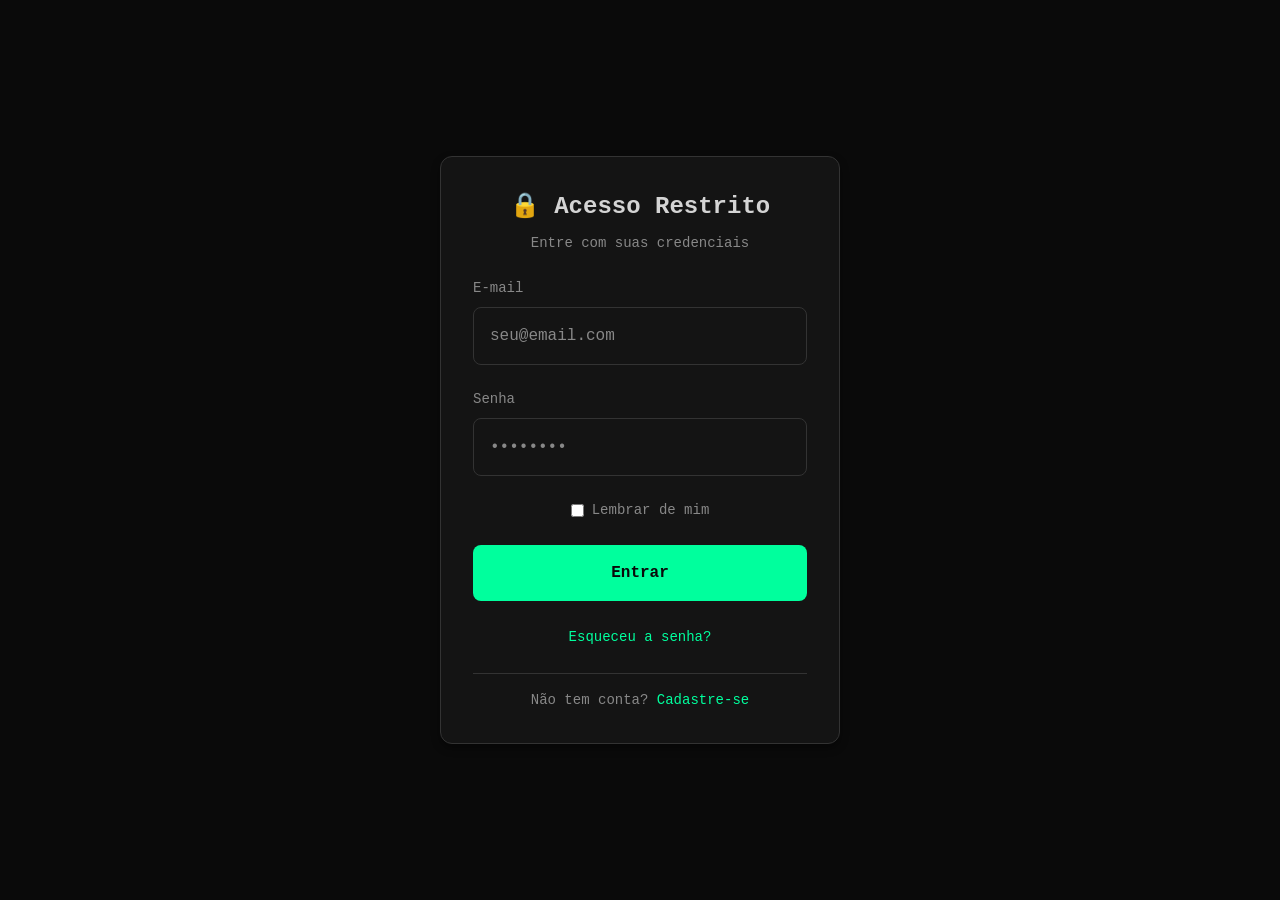
==== templates/login/login-basic/index.html @ 03730eba "feat: adiciona core system e template de login básico" ====
<!DOCTYPE html>
<html lang="pt-BR">
<head>
    <meta charset="UTF-8">
    <meta name="viewport" content="width=device-width, initial-scale=1.0">
    <meta name="description" content="Login Template - Template Factory">
    <title>Login | Template Factory</title>
    
    <!-- Core System -->
    <link rel="stylesheet" href="../../../base/tokens.css">
    <link rel="stylesheet" href="../../../base/reset.css">
    <link rel="stylesheet" href="../../../base/components.css">
    <link rel="stylesheet" href="../../../base/utilities.css">
    
    <!-- Template Specific -->
    <link rel="stylesheet" href="style.css">
</head>
<body class="login-page">
    
    <main class="login-container" role="main">
        <div class="login-card card max-w-sm w-full">
            
            <header class="card-header">
                <h1 class="card-title">🔒 Acesso Restrito</h1>
                <p class="card-subtitle">Entre com suas credenciais</p>
            </header>
            
            <form class="login-form" aria-label="Formulário de login" novalidate>
                
                <div class="form-group">
                    <label for="email" class="form-label">E-mail</label>
                    <input 
                        type="email" 
                        id="email" 
                        name="email" 
                        class="form-input" 
                        placeholder="seu@email.com"
                        required
                        aria-required="true"
                        autocomplete="email"
                    >
                </div>
                
                <div class="form-group">
                    <label for="password" class="form-label">Senha</label>
                    <input 
                        type="password" 
                        id="password" 
                        name="password" 
                        class="form-input" 
                        placeholder="••••••••"
                        required
                        aria-required="true"
                        autocomplete="current-password"
                    >
                </div>
                
                <div class="form-group flex items-center justify-center gap-sm">
                    <input type="checkbox" id="remember" name="remember" aria-label="Lembrar de mim">
                    <label for="remember" class="text-sm text-muted">Lembrar de mim</label>
                </div>
                
                <button type="submit" class="btn btn-primary w-full">
                    Entrar
                </button>
                
                <div class="text-center mt-lg">
                    <a href="#" class="text-sm text-accent">Esqueceu a senha?</a>
                </div>
                
            </form>
            
            <footer class="login-footer text-center mt-lg">
                <p class="text-sm text-muted">
                    Não tem conta? <a href="#" class="text-accent">Cadastre-se</a>
                </p>
            </footer>
            
        </div>
    </main>
    
</body>
</html>
---- base/tokens.css ----
/* =========================================
   🎨 TOKENS.CSS - DESIGN TOKENS
   Variáveis CSS para temas dark/light
   ========================================= */

:root {
    /* 🌙 DARK MODE (Padrão) */
    --color-bg-primary: #0a0a0a;
    --color-bg-secondary: #141414;
    --color-bg-tertiary: #1a1a1a;
    
    --color-text-primary: #d4d4d4;
    --color-text-secondary: #888888;
    --color-text-inverse: #0a0a0a;
    
    --color-accent: #00ff9d;
    --color-accent-hover: #00cc7a;
    --color-accent-dim: rgba(0, 255, 157, 0.1);
    
    --color-border: #333333;
    --color-error: #ff4757;
    --color-success: #2ed573;
    
    /* Tipografia */
    --font-mono: 'Courier New', Courier, monospace;
    --font-sans: system-ui, -apple-system, sans-serif;
    
    --font-size-xs: 0.75rem;
    --font-size-sm: 0.875rem;
    --font-size-base: 1rem;
    --font-size-lg: 1.125rem;
    --font-size-xl: 1.5rem;
    --font-size-2xl: 2rem;
    
    /* Espaçamento */
    --space-xs: 0.25rem;
    --space-sm: 0.5rem;
    --space-md: 1rem;
    --space-lg: 1.5rem;
    --space-xl: 2rem;
    --space-2xl: 3rem;
    
    /* Bordas */
    --radius-sm: 4px;
    --radius-md: 8px;
    --radius-lg: 12px;
    
    /* Sombras */
    --shadow-sm: 0 2px 4px rgba(0, 0, 0, 0.3);
    --shadow-md: 0 4px 8px rgba(0, 0, 0, 0.4);
    --shadow-lg: 0 8px 16px rgba(0, 0, 0, 0.5);
}

/* ☀️ LIGHT MODE (Override) */
[data-theme="light"] {
    --color-bg-primary: #ffffff;
    --color-bg-secondary: #f5f5f5;
    --color-bg-tertiary: #e8e8e8;
    
    --color-text-primary: #1a1a1a;
    --color-text-secondary: #666666;
    --color-text-inverse: #ffffff;
    
    --color-accent: #00cc7a;
    --color-accent-hover: #009959;
    --color-accent-dim: rgba(0, 204, 122, 0.1);
    
    --color-border: #dddddd;
}
---- base/components.css ----
/* =========================================
   🧩 COMPONENTS.CSS - COMPONENTES CORE
   Botões, inputs, cards reutilizáveis
   ========================================= */

/* BOTÕES */
.btn {
    display: inline-flex;
    align-items: center;
    justify-content: center;
    gap: var(--space-sm);
    padding: var(--space-md) var(--space-lg);
    font-size: var(--font-size-base);
    font-weight: 600;
    border-radius: var(--radius-md);
    transition: all 0.2s ease;
    -webkit-tap-highlight-color: transparent;
}

.btn-primary {
    background-color: var(--color-accent);
    color: var(--color-text-inverse);
}

.btn-primary:hover,
.btn-primary:focus {
    background-color: var(--color-accent-hover);
    transform: translateY(-1px);
    box-shadow: var(--shadow-md);
}

.btn-primary:active {
    transform: translateY(0);
}

.btn-secondary {
    background-color: var(--color-bg-tertiary);
    color: var(--color-text-primary);
    border: 1px solid var(--color-border);
}

.btn-secondary:hover,
.btn-secondary:focus {
    background-color: var(--color-border);
}

/* INPUTS */
.form-group {
    margin-bottom: var(--space-lg);
}

.form-label {
    display: block;
    margin-bottom: var(--space-sm);
    font-size: var(--font-size-sm);
    font-weight: 500;
    color: var(--color-text-secondary);
}

.form-input {
    width: 100%;
    padding: var(--space-md);
    background-color: var(--color-bg-secondary);
    color: var(--color-text-primary);
    border: 1px solid var(--color-border);
    border-radius: var(--radius-md);
    font-size: var(--font-size-base);
    transition: border-color 0.2s ease;
}

.form-input:focus {
    outline: none;
    border-color: var(--color-accent);
    box-shadow: 0 0 0 3px var(--color-accent-dim);
}

.form-input::placeholder {
    color: var(--color-text-secondary);
}

/* CARD */
.card {
    background-color: var(--color-bg-secondary);
    border: 1px solid var(--color-border);
    border-radius: var(--radius-lg);
    padding: var(--space-xl);
    box-shadow: var(--shadow-md);
}

.card-header {
    margin-bottom: var(--space-lg);
    text-align: center;
}

.card-title {
    font-size: var(--font-size-xl);
    font-weight: 700;
    color: var(--color-text-primary);
    margin-bottom: var(--space-sm);
}

.card-subtitle {
    font-size: var(--font-size-sm);
    color: var(--color-text-secondary);
}
---- base/utilities.css ----
/* =========================================
   ⚡ UTILITIES.CSS - CLASSES UTILITÁRIAS
   Helpers rápidos para layout e espaçamento
   ========================================= */

/* Display */
.flex { display: flex; }
.flex-col { flex-direction: column; }
.items-center { align-items: center; }
.justify-center { justify-content: center; }
.gap-sm { gap: var(--space-sm); }
.gap-md { gap: var(--space-md); }
.gap-lg { gap: var(--space-lg); }

/* Margins */
.mt-sm { margin-top: var(--space-sm); }
.mt-md { margin-top: var(--space-md); }
.mt-lg { margin-top: var(--space-lg); }
.mb-sm { margin-bottom: var(--space-sm); }
.mb-md { margin-bottom: var(--space-md); }
.mb-lg { margin-bottom: var(--space-lg); }

/* Padding */
.p-md { padding: var(--space-md); }
.p-lg { padding: var(--space-lg); }
.p-xl { padding: var(--space-xl); }

/* Texto */
.text-center { text-align: center; }
.text-sm { font-size: var(--font-size-sm); }
.text-lg { font-size: var(--font-size-lg); }
.text-muted { color: var(--color-text-secondary); }
.text-accent { color: var(--color-accent); }

/* Largura */
.w-full { width: 100%; }
.max-w-sm { max-width: 400px; }
.max-w-md { max-width: 500px; }

/* Acessibilidade */
.sr-only {
    position: absolute;
    width: 1px;
    height: 1px;
    padding: 0;
    margin: -1px;
    overflow: hidden;
    clip: rect(0, 0, 0, 0);
    white-space: nowrap;
    border-width: 0;
}
---- templates/login/login-basic/style.css ----
/* =========================================
   🔐 LOGIN BASIC - ESTILOS ESPECÍFICOS
   Template de login centralizado
   ========================================= */

.login-page {
    min-height: 100vh;
    display: flex;
    flex-direction: column;
    font-family: var(--font-mono);
}

.login-container {
    flex: 1;
    display: flex;
    align-items: center;
    justify-content: center;
    padding: var(--space-lg);
}

.login-card {
    animation: fadeIn 0.3s ease-in;
}

.login-form {
    margin-top: var(--space-lg);
}

.login-footer {
    padding-top: var(--space-md);
    border-top: 1px solid var(--color-border);
}

/* Animação de entrada */
@keyframes fadeIn {
    from {
        opacity: 0;
        transform: translateY(-10px);
    }
    to {
        opacity: 1;
        transform: translateY(0);
    }
}

/* Responsividade Mobile */
@media (max-width: 480px) {
    .login-container {
        padding: var(--space-md);
    }
    
    .login-card {
        padding: var(--space-lg);
    }
    
    .card-title {
        font-size: var(--font-size-lg);
    }
}
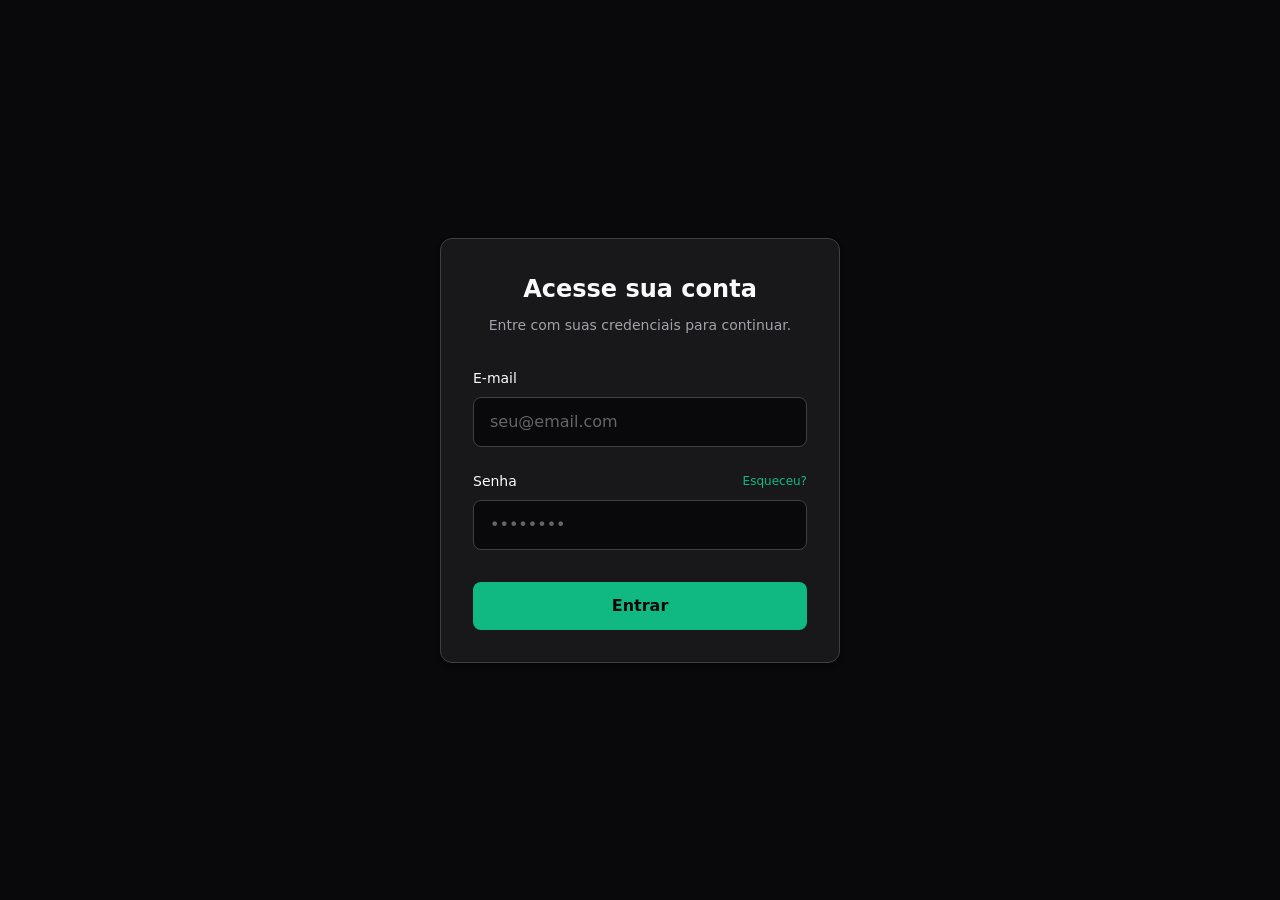
==== commit 50c817c6: "feat: init template factory fase 1 (core + login basic)" ====
--- a/templates/login/login-basic/index.html
+++ b/templates/login/login-basic/index.html
@@ -3,31 +3,27 @@
 <head>
     <meta charset="UTF-8">
     <meta name="viewport" content="width=device-width, initial-scale=1.0">
-    <meta name="description" content="Login Template - Template Factory">
     <title>Login | Template Factory</title>
     
     <!-- Core System -->
-    <link rel="stylesheet" href="../../../base/tokens.css">
-    <link rel="stylesheet" href="../../../base/reset.css">
-    <link rel="stylesheet" href="../../../base/components.css">
-    <link rel="stylesheet" href="../../../base/utilities.css">
+    <link rel="stylesheet" href="../../../base/css/tokens.css">
+    <link rel="stylesheet" href="../../../base/css/reset.css">
     
     <!-- Template Specific -->
-    <link rel="stylesheet" href="style.css">
+    <link rel="stylesheet" href="css/login.css">
 </head>
-<body class="login-page">
-    
-    <main class="login-container" role="main">
-        <div class="login-card card max-w-sm w-full">
+<body>
+
+    <main class="login-wrapper" role="main">
+        <section class="login-card" aria-labelledby="login-title">
             
-            <header class="card-header">
-                <h1 class="card-title">🔒 Acesso Restrito</h1>
-                <p class="card-subtitle">Entre com suas credenciais</p>
+            <header class="login-header">
+                <h1 id="login-title" class="login-title">Acesse sua conta</h1>
+                <p class="login-subtitle">Entre com suas credenciais para continuar.</p>
             </header>
-            
-            <form class="login-form" aria-label="Formulário de login" novalidate>
-                
-                <div class="form-group">
+
+            <form class="login-form" id="loginForm" novalidate>
+                <div class="form-field">
                     <label for="email" class="form-label">E-mail</label>
                     <input 
                         type="email" 
@@ -35,49 +31,36 @@
                         name="email" 
                         class="form-input" 
                         placeholder="seu@email.com"
+                        autocomplete="email"
                         required
-                        aria-required="true"
-                        autocomplete="email"
                     >
                 </div>
-                
-                <div class="form-group">
-                    <label for="password" class="form-label">Senha</label>
+
+                <div class="form-field">
+                    <div class="form-label-wrapper">
+                        <label for="password" class="form-label">Senha</label>
+                        <a href="#" class="form-link">Esqueceu?</a>
+                    </div>
                     <input 
                         type="password" 
                         id="password" 
                         name="password" 
                         class="form-input" 
                         placeholder="••••••••"
+                        autocomplete="current-password"
                         required
-                        aria-required="true"
-                        autocomplete="current-password"
                     >
                 </div>
-                
-                <div class="form-group flex items-center justify-center gap-sm">
-                    <input type="checkbox" id="remember" name="remember" aria-label="Lembrar de mim">
-                    <label for="remember" class="text-sm text-muted">Lembrar de mim</label>
-                </div>
-                
-                <button type="submit" class="btn btn-primary w-full">
+
+                <button type="submit" class="btn-primary">
                     Entrar
                 </button>
-                
-                <div class="text-center mt-lg">
-                    <a href="#" class="text-sm text-accent">Esqueceu a senha?</a>
-                </div>
-                
             </form>
-            
-            <footer class="login-footer text-center mt-lg">
-                <p class="text-sm text-muted">
-                    Não tem conta? <a href="#" class="text-accent">Cadastre-se</a>
-                </p>
-            </footer>
-            
-        </div>
+
+        </section>
     </main>
-    
+
+    <!-- Core JS -->
+    <script src="../../../base/js/utils.js" defer></script>
 </body>
 </html>
--- a/base/css/tokens.css
+++ b/base/css/tokens.css
@@ -0,0 +1,40 @@
+:root {
+  /* 🎨 Dark Mode Palette */
+  --color-bg-base: #09090b;
+  --color-bg-surface: #18181b;
+  --color-bg-elevated: #27272a;
+  
+  --color-text-primary: #fafafa;
+  --color-text-secondary: #a1a1aa;
+  --color-text-inverse: #09090b;
+  
+  --color-border: #3f3f46;
+  --color-accent: #10b981;
+  --color-accent-hover: #059669;
+  --color-error: #ef4444;
+
+  /* 🔤 Typography */
+  --font-sans: system-ui, -apple-system, BlinkMacSystemFont, 'Segoe UI', Roboto, sans-serif;
+  --font-mono: ui-monospace, SFMono-Regular, Menlo, Monaco, Consolas, monospace;
+
+  --fs-xs: 0.75rem;
+  --fs-sm: 0.875rem;
+  --fs-base: 1rem;
+  --fs-lg: 1.125rem;
+  --fs-xl: 1.25rem;
+  --fs-2xl: 1.5rem;
+
+  /* 📏 Spacing Scale */
+  --space-1: 0.25rem;
+  --space-2: 0.5rem;
+  --space-3: 0.75rem;
+  --space-4: 1rem;
+  --space-6: 1.5rem;
+  --space-8: 2rem;
+  --space-12: 3rem;
+
+  /* ⭕ Radius */
+  --radius-sm: 0.25rem;
+  --radius-md: 0.5rem;
+  --radius-lg: 0.75rem;
+}
--- a/templates/login/login-basic/css/login.css
+++ b/templates/login/login-basic/css/login.css
@@ -0,0 +1,128 @@
+/* =========================================
+   🔐 LOGIN BASIC LAYOUT
+   ========================================= */
+
+.login-wrapper {
+  min-height: 100dvh;
+  display: flex;
+  align-items: center;
+  justify-content: center;
+  padding: var(--space-4);
+  background-color: var(--color-bg-base);
+}
+
+.login-card {
+  width: 100%;
+  max-width: 400px;
+  background-color: var(--color-bg-surface);
+  border: 1px solid var(--color-border);
+  border-radius: var(--radius-lg);
+  padding: var(--space-8);
+  box-shadow: 0 4px 6px -1px rgba(0, 0, 0, 0.3), 0 2px 4px -1px rgba(0, 0, 0, 0.2);
+}
+
+/* Header */
+.login-header {
+  margin-bottom: var(--space-8);
+  text-align: center;
+}
+
+.login-title {
+  font-size: var(--fs-2xl);
+  font-weight: 700;
+  color: var(--color-text-primary);
+  margin-bottom: var(--space-2);
+}
+
+.login-subtitle {
+  font-size: var(--fs-sm);
+  color: var(--color-text-secondary);
+}
+
+/* Form Elements */
+.login-form {
+  display: flex;
+  flex-direction: column;
+  gap: var(--space-6);
+}
+
+.form-field {
+  display: flex;
+  flex-direction: column;
+  gap: var(--space-2);
+}
+
+.form-label-wrapper {
+  display: flex;
+  justify-content: space-between;
+  align-items: center;
+}
+
+.form-label {
+  font-size: var(--fs-sm);
+  font-weight: 500;
+  color: var(--color-text-primary);
+}
+
+.form-link {
+  font-size: var(--fs-xs);
+  color: var(--color-accent);
+  transition: color 0.2s ease;
+}
+
+.form-link:hover {
+  color: var(--color-accent-hover);
+}
+
+.form-input {
+  width: 100%;
+  padding: var(--space-3) var(--space-4);
+  background-color: var(--color-bg-base);
+  border: 1px solid var(--color-border);
+  border-radius: var(--radius-md);
+  color: var(--color-text-primary);
+  font-size: var(--fs-base);
+  transition: border-color 0.2s ease, box-shadow 0.2s ease;
+}
+
+.form-input::placeholder {
+  color: var(--color-text-secondary);
+  opacity: 0.6;
+}
+
+.form-input:focus {
+  outline: none;
+  border-color: var(--color-accent);
+  box-shadow: 0 0 0 3px rgba(16, 185, 129, 0.2);
+}
+
+/* Button */
+.btn-primary {
+  width: 100%;
+  padding: var(--space-3) var(--space-4);
+  background-color: var(--color-accent);
+  color: var(--color-text-inverse);
+  font-size: var(--fs-base);
+  font-weight: 600;
+  border-radius: var(--radius-md);
+  transition: background-color 0.2s ease, transform 0.1s ease;
+  margin-top: var(--space-2);
+}
+
+.btn-primary:hover {
+  background-color: var(--color-accent-hover);
+}
+
+.btn-primary:active {
+  transform: scale(0.98);
+}
+
+/* Mobile Adjustments */
+@media (max-width: 480px) {
+  .login-card {
+    padding: var(--space-6);
+    border: none;
+    background-color: transparent;
+    box-shadow: none;
+  }
+}
